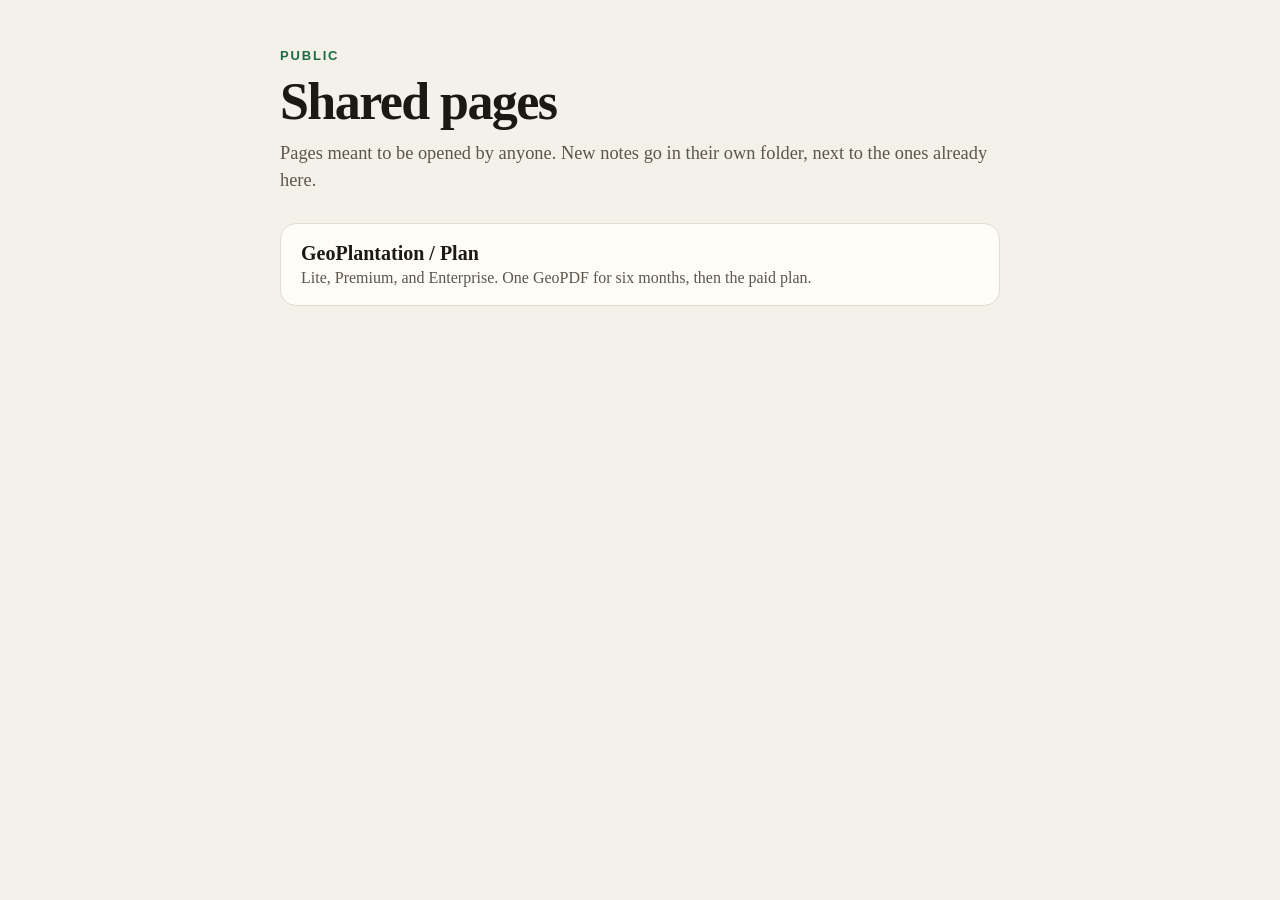
==== index.html @ e6c3dba0 "Publish the shared pages site, starting with the GeoPlantation plan. The plan page lives at geoplant" ====
<!DOCTYPE html>
<html lang="en">
<head>
  <meta charset="utf-8">
  <meta name="viewport" content="width=device-width, initial-scale=1">
  <title>Public shares</title>
  <meta name="description" content="Public pages for sharing. GeoPlantation plan proposal and later notes live here.">
  <style>
    :root {
      --bg: #f4f1ea;
      --ink: #1c1915;
      --muted: #5c564c;
      --line: #e2dbd0;
      --paper: #fffcf7;
      --green: #1d6b45;
    }

    * { box-sizing: border-box; }

    body {
      margin: 0;
      background: var(--bg);
      color: var(--ink);
      font-family: "Iowan Old Style", "Palatino Linotype", Palatino, Georgia, serif;
    }

    .wrap {
      width: min(720px, calc(100% - 32px));
      margin: 0 auto;
      padding: 48px 0 64px;
    }

    p.brand {
      margin: 0;
      font-family: "Avenir Next", "Segoe UI", sans-serif;
      font-size: 13px;
      font-weight: 700;
      letter-spacing: 0.14em;
      text-transform: uppercase;
      color: var(--green);
    }

    h1 {
      margin: 12px 0 10px;
      font-size: clamp(36px, 6vw, 52px);
      font-weight: 560;
      letter-spacing: -0.03em;
      line-height: 1.05;
    }

    .lede {
      margin: 0 0 28px;
      color: var(--muted);
      font-size: 1.15rem;
      line-height: 1.5;
    }

    a.card {
      display: block;
      padding: 18px 20px;
      border: 1px solid var(--line);
      border-radius: 16px;
      background: var(--paper);
      color: inherit;
      text-decoration: none;
    }

    a.card:hover { border-color: var(--green); }

    a.card strong {
      display: block;
      margin-bottom: 4px;
      font-size: 1.25rem;
    }

    a.card span {
      color: var(--muted);
      font-size: 1rem;
    }
  </style>
</head>
<body>
  <main class="wrap">
    <p class="brand">Public</p>
    <h1>Shared pages</h1>
    <p class="lede">Pages meant to be opened by anyone. New notes go in their own folder, next to the ones already here.</p>
    <a class="card" href="geoplantation/plan/index.html">
      <strong>GeoPlantation / Plan</strong>
      <span>Lite, Premium, and Enterprise. One GeoPDF for six months, then the paid plan.</span>
    </a>
  </main>
</body>
</html>
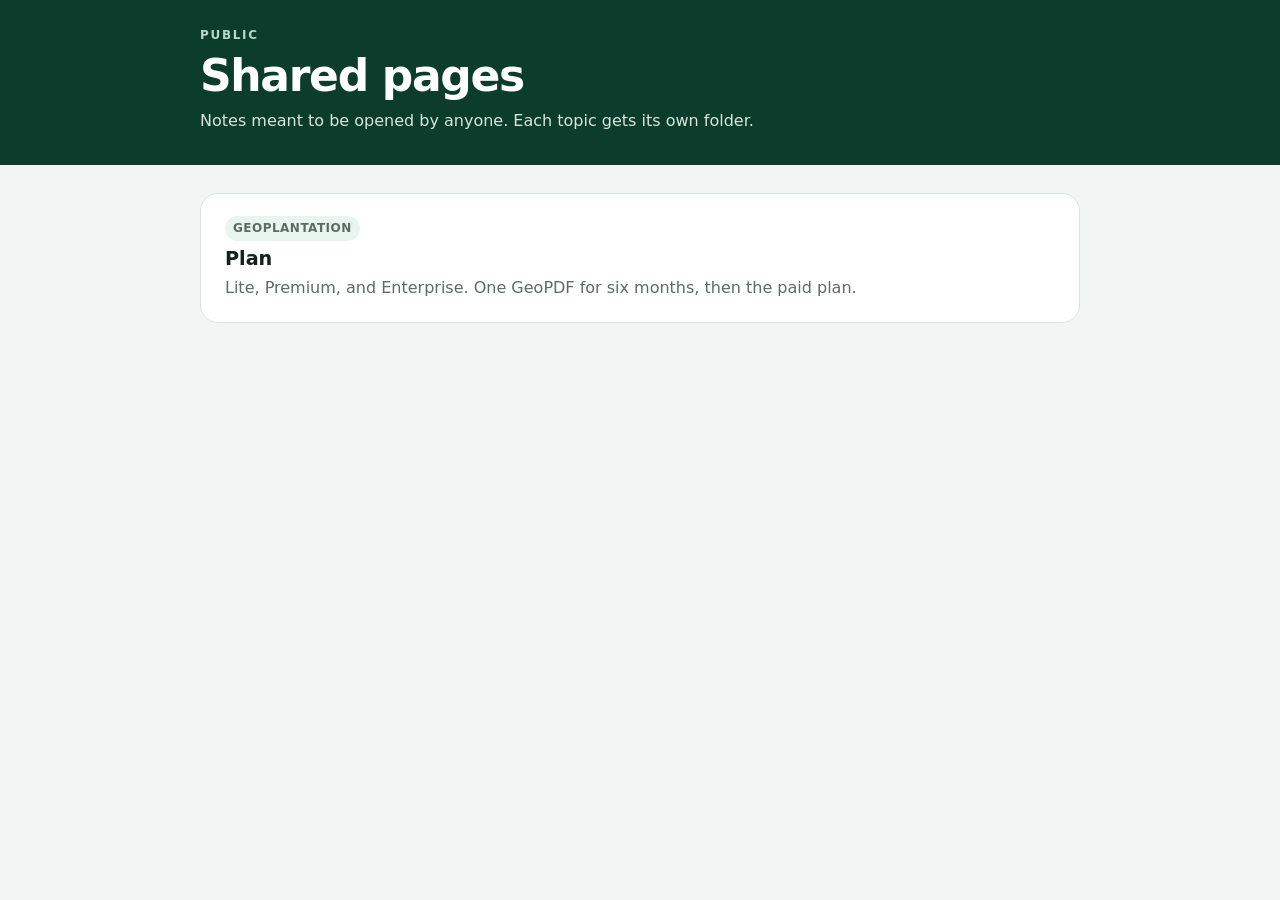
==== commit 6ebfc8e5: "Refresh the public plan page and serve it as plain HTML. Keep the site at the repository root so Git" ====
--- a/index.html
+++ b/index.html
@@ -7,87 +7,80 @@
   <meta name="description" content="Public pages for sharing. GeoPlantation plan proposal and later notes live here.">
   <style>
     :root {
-      --bg: #f4f1ea;
-      --ink: #1c1915;
-      --muted: #5c564c;
-      --line: #e2dbd0;
-      --paper: #fffcf7;
-      --green: #1d6b45;
+      --bg: #f3f5f4;
+      --ink: #14201b;
+      --muted: #5d6b64;
+      --line: #dce3df;
+      --paper: #ffffff;
+      --green: #0f6b45;
+      --green-dark: #0c3d2c;
     }
-
     * { box-sizing: border-box; }
-
     body {
       margin: 0;
       background: var(--bg);
       color: var(--ink);
-      font-family: "Iowan Old Style", "Palatino Linotype", Palatino, Georgia, serif;
+      font-family: "Segoe UI", ui-sans-serif, system-ui, sans-serif;
     }
-
-    .wrap {
-      width: min(720px, calc(100% - 32px));
-      margin: 0 auto;
-      padding: 48px 0 64px;
+    .top {
+      background: var(--green-dark);
+      color: #fff;
+      padding: 28px 0 32px;
     }
-
-    p.brand {
-      margin: 0;
-      font-family: "Avenir Next", "Segoe UI", sans-serif;
-      font-size: 13px;
+    .wrap { width: min(880px, calc(100% - 40px)); margin: 0 auto; }
+    .eyebrow {
+      margin: 0 0 8px;
+      font-size: 12px;
       font-weight: 700;
       letter-spacing: 0.14em;
       text-transform: uppercase;
-      color: var(--green);
+      color: #b7d7c8;
     }
-
-    h1 {
-      margin: 12px 0 10px;
-      font-size: clamp(36px, 6vw, 52px);
-      font-weight: 560;
-      letter-spacing: -0.03em;
-      line-height: 1.05;
-    }
-
-    .lede {
-      margin: 0 0 28px;
-      color: var(--muted);
-      font-size: 1.15rem;
-      line-height: 1.5;
-    }
-
+    h1 { margin: 0 0 8px; font-size: clamp(32px, 5vw, 44px); letter-spacing: -0.03em; }
+    .lede { margin: 0; max-width: 38rem; color: #d5e6dc; line-height: 1.5; }
+    main { padding: 28px 0 64px; }
     a.card {
-      display: block;
-      padding: 18px 20px;
+      display: grid;
+      gap: 6px;
+      padding: 22px 24px;
       border: 1px solid var(--line);
-      border-radius: 16px;
+      border-radius: 18px;
       background: var(--paper);
       color: inherit;
       text-decoration: none;
     }
-
     a.card:hover { border-color: var(--green); }
-
-    a.card strong {
-      display: block;
-      margin-bottom: 4px;
-      font-size: 1.25rem;
-    }
-
-    a.card span {
-      color: var(--muted);
-      font-size: 1rem;
+    a.card strong { font-size: 1.2rem; }
+    a.card span { color: var(--muted); line-height: 1.45; }
+    .tag {
+      justify-self: start;
+      padding: 4px 8px;
+      border-radius: 999px;
+      background: #e7f5ee;
+      color: var(--green);
+      font-size: 12px;
+      font-weight: 700;
+      letter-spacing: 0.04em;
+      text-transform: uppercase;
     }
   </style>
 </head>
 <body>
-  <main class="wrap">
-    <p class="brand">Public</p>
-    <h1>Shared pages</h1>
-    <p class="lede">Pages meant to be opened by anyone. New notes go in their own folder, next to the ones already here.</p>
-    <a class="card" href="geoplantation/plan/index.html">
-      <strong>GeoPlantation / Plan</strong>
-      <span>Lite, Premium, and Enterprise. One GeoPDF for six months, then the paid plan.</span>
-    </a>
+  <header class="top">
+    <div class="wrap">
+      <p class="eyebrow">Public</p>
+      <h1>Shared pages</h1>
+      <p class="lede">Notes meant to be opened by anyone. Each topic gets its own folder.</p>
+    </div>
+  </header>
+  <main>
+    <div class="wrap">
+      <a class="card" href="geoplantation/plan/index.html">
+        <span class="tag">GeoPlantation</span>
+        <strong>Plan</strong>
+        <span>Lite, Premium, and Enterprise. One GeoPDF for six months, then the paid plan.</span>
+      </a>
+    </div>
   </main>
 </body>
 </html>
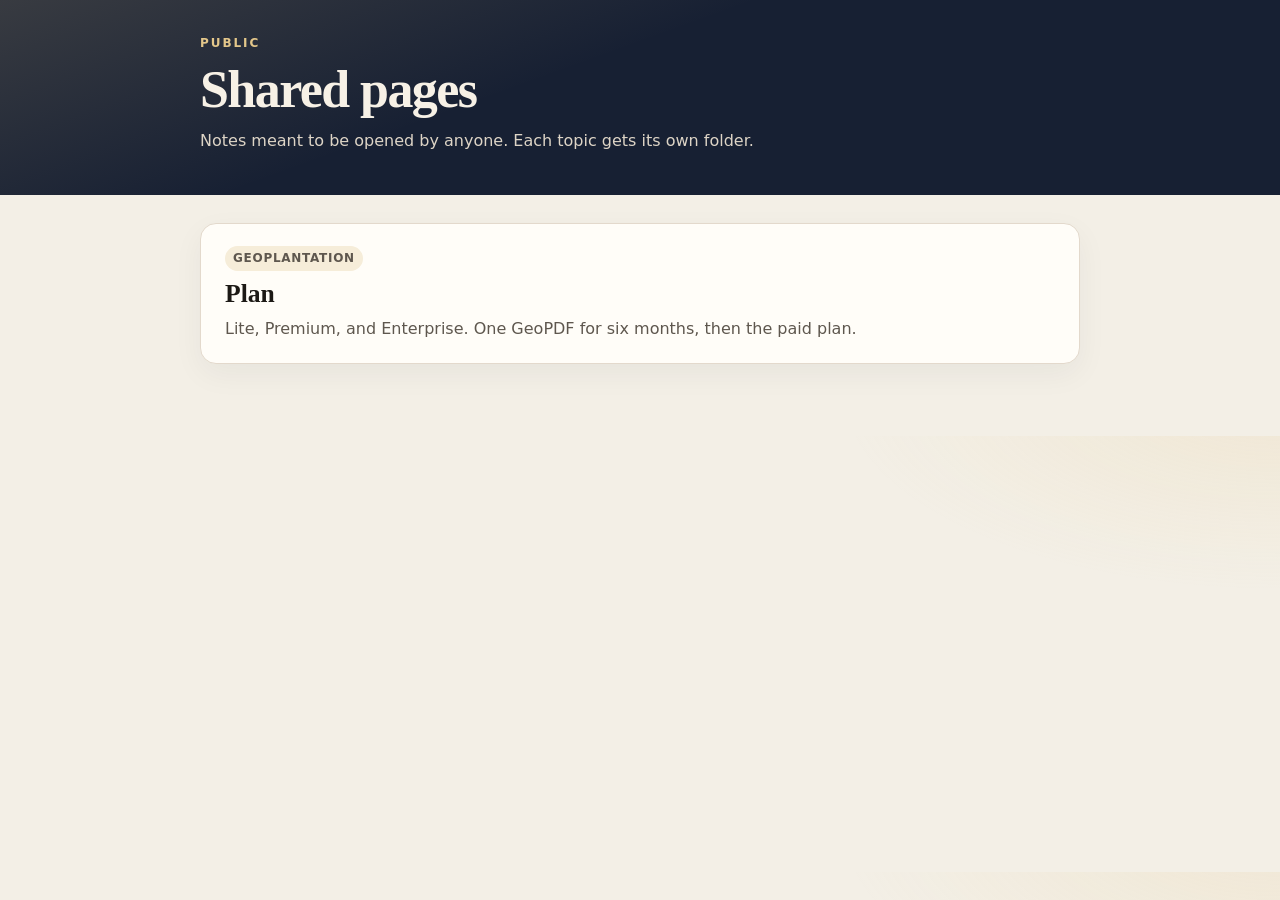
==== commit 73e1d810: "Restyle the shared pages for a boardroom presentation. A navy and brass palette keeps each module in" ====
--- a/index.html
+++ b/index.html
@@ -7,60 +7,77 @@
   <meta name="description" content="Public pages for sharing. GeoPlantation plan proposal and later notes live here.">
   <style>
     :root {
-      --bg: #f3f5f4;
-      --ink: #14201b;
-      --muted: #5d6b64;
-      --line: #dce3df;
-      --paper: #ffffff;
-      --green: #0f6b45;
-      --green-dark: #0c3d2c;
+      --bg: #f3efe6;
+      --ink: #1c1915;
+      --muted: #5e574e;
+      --line: #e3d9cc;
+      --paper: #fffdf8;
+      --navy: #172033;
+      --brass: #9a7433;
+      --brass-bright: #e4c78a;
+      --brass-soft: #f6edd9;
     }
     * { box-sizing: border-box; }
     body {
       margin: 0;
-      background: var(--bg);
+      background:
+        radial-gradient(800px 360px at 100% -10%, rgba(228, 199, 138, 0.2), transparent 55%),
+        var(--bg);
       color: var(--ink);
       font-family: "Segoe UI", ui-sans-serif, system-ui, sans-serif;
     }
     .top {
-      background: var(--green-dark);
-      color: #fff;
-      padding: 28px 0 32px;
+      background:
+        linear-gradient(160deg, rgba(228, 199, 138, 0.16), transparent 42%),
+        var(--navy);
+      color: #f7f1e6;
+      padding: 36px 0 42px;
     }
     .wrap { width: min(880px, calc(100% - 40px)); margin: 0 auto; }
     .eyebrow {
-      margin: 0 0 8px;
+      margin: 0 0 10px;
       font-size: 12px;
       font-weight: 700;
-      letter-spacing: 0.14em;
+      letter-spacing: 0.16em;
       text-transform: uppercase;
-      color: #b7d7c8;
+      color: var(--brass-bright);
     }
-    h1 { margin: 0 0 8px; font-size: clamp(32px, 5vw, 44px); letter-spacing: -0.03em; }
-    .lede { margin: 0; max-width: 38rem; color: #d5e6dc; line-height: 1.5; }
-    main { padding: 28px 0 64px; }
+    h1 {
+      margin: 0 0 10px;
+      font-family: Palatino, "Palatino Linotype", "Iowan Old Style", Georgia, serif;
+      font-size: clamp(36px, 5vw, 52px);
+      font-weight: 600;
+      letter-spacing: -0.03em;
+    }
+    .lede { margin: 0; max-width: 36rem; color: #ddd4c6; line-height: 1.5; }
+    main { padding: 28px 0 72px; }
     a.card {
       display: grid;
-      gap: 6px;
+      gap: 8px;
       padding: 22px 24px;
       border: 1px solid var(--line);
-      border-radius: 18px;
+      border-radius: 16px;
       background: var(--paper);
       color: inherit;
       text-decoration: none;
+      box-shadow: 0 10px 30px rgba(23, 32, 51, 0.05);
     }
-    a.card:hover { border-color: var(--green); }
-    a.card strong { font-size: 1.2rem; }
+    a.card:hover { border-color: var(--brass); }
+    a.card strong {
+      font-family: Palatino, "Palatino Linotype", Georgia, serif;
+      font-size: 1.6rem;
+      font-weight: 600;
+    }
     a.card span { color: var(--muted); line-height: 1.45; }
     .tag {
       justify-self: start;
       padding: 4px 8px;
       border-radius: 999px;
-      background: #e7f5ee;
-      color: var(--green);
+      background: var(--brass-soft);
+      color: var(--brass);
       font-size: 12px;
       font-weight: 700;
-      letter-spacing: 0.04em;
+      letter-spacing: 0.06em;
       text-transform: uppercase;
     }
   </style>
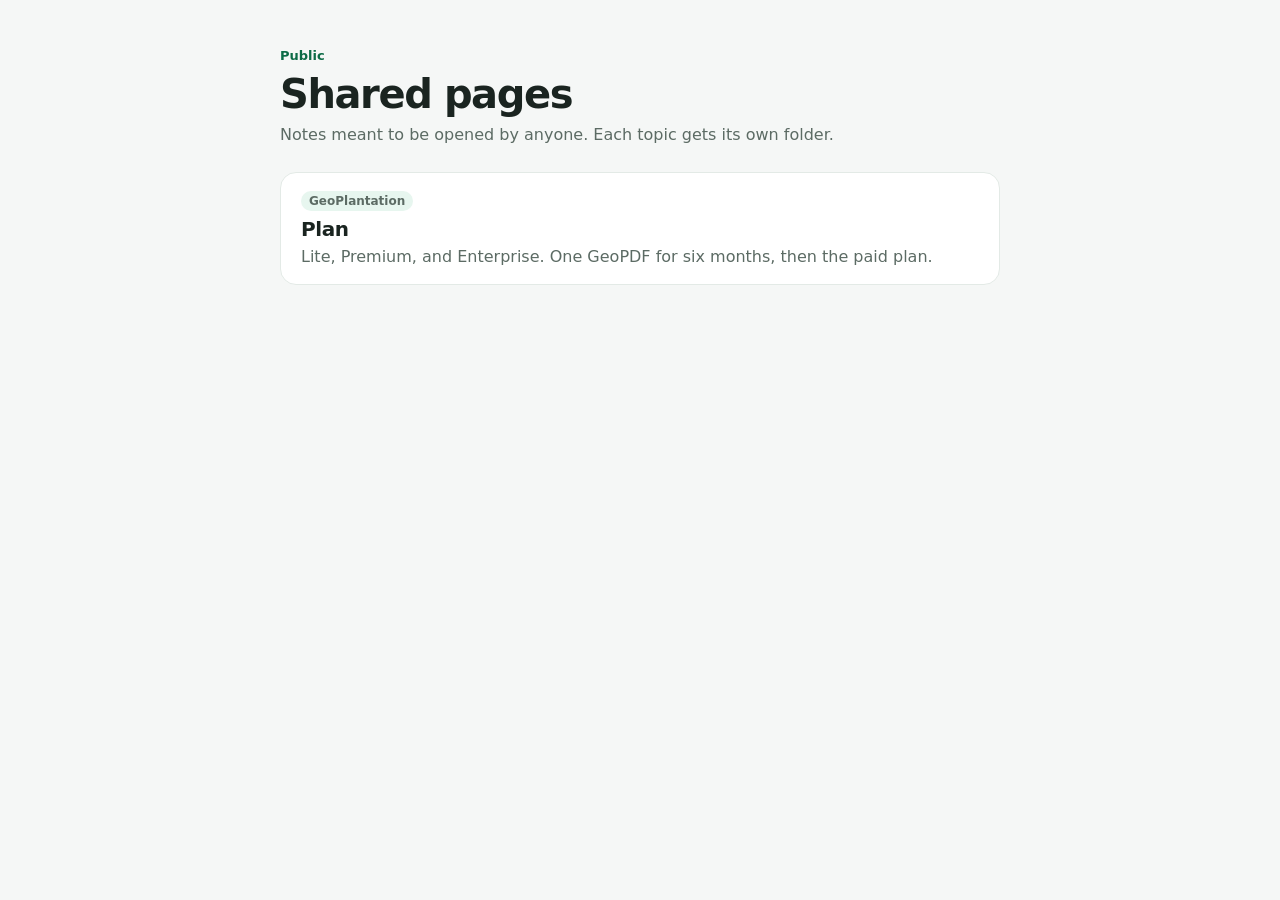
==== commit 1f934d8f: "Make the plan page lighter and easier to scan. The cards and table now state the plan limits directl" ====
--- a/index.html
+++ b/index.html
@@ -7,97 +7,70 @@
   <meta name="description" content="Public pages for sharing. GeoPlantation plan proposal and later notes live here.">
   <style>
     :root {
-      --bg: #f3efe6;
-      --ink: #1c1915;
-      --muted: #5e574e;
-      --line: #e3d9cc;
-      --paper: #fffdf8;
-      --navy: #172033;
-      --brass: #9a7433;
-      --brass-bright: #e4c78a;
-      --brass-soft: #f6edd9;
+      --bg: #f5f7f6;
+      --ink: #1a2420;
+      --muted: #5c6b64;
+      --line: #e3eae6;
+      --paper: #ffffff;
+      --green: #12875a;
+      --green-dark: #0c6b46;
+      --green-soft: #e7f6ef;
     }
     * { box-sizing: border-box; }
     body {
       margin: 0;
-      background:
-        radial-gradient(800px 360px at 100% -10%, rgba(228, 199, 138, 0.2), transparent 55%),
-        var(--bg);
+      background: var(--bg);
       color: var(--ink);
-      font-family: "Segoe UI", ui-sans-serif, system-ui, sans-serif;
+      font-family: ui-sans-serif, system-ui, -apple-system, "Segoe UI", sans-serif;
     }
-    .top {
-      background:
-        linear-gradient(160deg, rgba(228, 199, 138, 0.16), transparent 42%),
-        var(--navy);
-      color: #f7f1e6;
-      padding: 36px 0 42px;
-    }
-    .wrap { width: min(880px, calc(100% - 40px)); margin: 0 auto; }
+    .wrap { width: min(720px, calc(100% - 32px)); margin: 0 auto; padding: 48px 0 72px; }
     .eyebrow {
-      margin: 0 0 10px;
-      font-size: 12px;
+      margin: 0 0 8px;
+      color: var(--green-dark);
+      font-size: 13px;
       font-weight: 700;
-      letter-spacing: 0.16em;
-      text-transform: uppercase;
-      color: var(--brass-bright);
     }
     h1 {
-      margin: 0 0 10px;
-      font-family: Palatino, "Palatino Linotype", "Iowan Old Style", Georgia, serif;
-      font-size: clamp(36px, 5vw, 52px);
-      font-weight: 600;
-      letter-spacing: -0.03em;
+      margin: 0 0 8px;
+      font-size: clamp(32px, 5vw, 40px);
+      font-weight: 720;
+      letter-spacing: -0.035em;
     }
-    .lede { margin: 0; max-width: 36rem; color: #ddd4c6; line-height: 1.5; }
-    main { padding: 28px 0 72px; }
+    .lede { margin: 0 0 28px; color: var(--muted); }
     a.card {
       display: grid;
-      gap: 8px;
-      padding: 22px 24px;
+      gap: 6px;
+      padding: 18px 20px;
       border: 1px solid var(--line);
       border-radius: 16px;
       background: var(--paper);
       color: inherit;
       text-decoration: none;
-      box-shadow: 0 10px 30px rgba(23, 32, 51, 0.05);
     }
-    a.card:hover { border-color: var(--brass); }
-    a.card strong {
-      font-family: Palatino, "Palatino Linotype", Georgia, serif;
-      font-size: 1.6rem;
-      font-weight: 600;
-    }
-    a.card span { color: var(--muted); line-height: 1.45; }
+    a.card:hover { border-color: #b7e4cd; }
+    a.card strong { font-size: 1.25rem; letter-spacing: -0.02em; }
+    a.card span { color: var(--muted); }
     .tag {
       justify-self: start;
-      padding: 4px 8px;
+      padding: 3px 8px;
       border-radius: 999px;
-      background: var(--brass-soft);
-      color: var(--brass);
+      background: var(--green-soft);
+      color: var(--green-dark);
       font-size: 12px;
       font-weight: 700;
-      letter-spacing: 0.06em;
-      text-transform: uppercase;
     }
   </style>
 </head>
 <body>
-  <header class="top">
-    <div class="wrap">
-      <p class="eyebrow">Public</p>
-      <h1>Shared pages</h1>
-      <p class="lede">Notes meant to be opened by anyone. Each topic gets its own folder.</p>
-    </div>
-  </header>
-  <main>
-    <div class="wrap">
-      <a class="card" href="geoplantation/plan/index.html">
-        <span class="tag">GeoPlantation</span>
-        <strong>Plan</strong>
-        <span>Lite, Premium, and Enterprise. One GeoPDF for six months, then the paid plan.</span>
-      </a>
-    </div>
-  </main>
+  <div class="wrap">
+    <p class="eyebrow">Public</p>
+    <h1>Shared pages</h1>
+    <p class="lede">Notes meant to be opened by anyone. Each topic gets its own folder.</p>
+    <a class="card" href="geoplantation/plan/index.html">
+      <span class="tag">GeoPlantation</span>
+      <strong>Plan</strong>
+      <span>Lite, Premium, and Enterprise. One GeoPDF for six months, then the paid plan.</span>
+    </a>
+  </div>
 </body>
 </html>
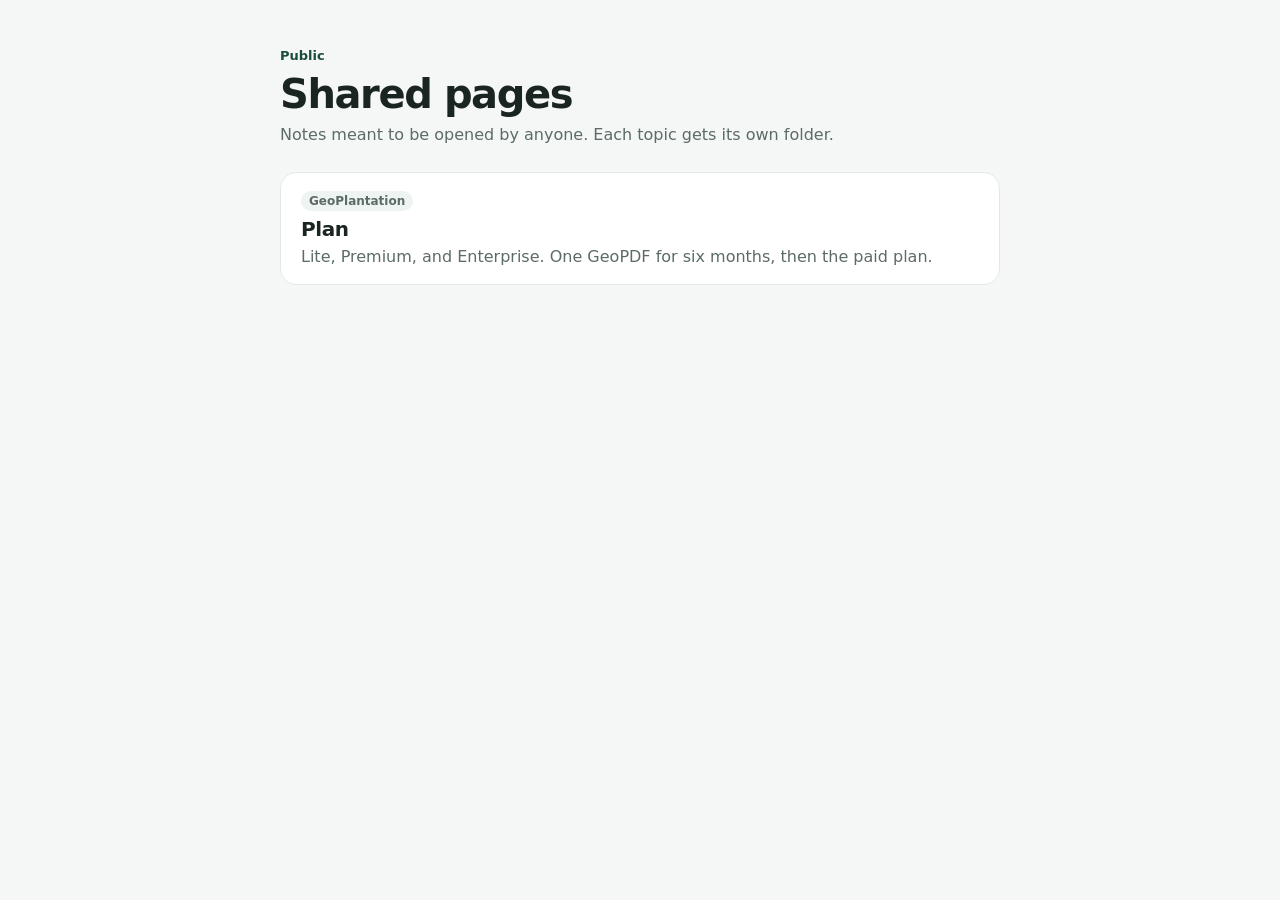
==== commit f136f93c: "Tone the plan colors down for a more formal page. Lite is slate, Premium is forest green, and Enterp" ====
--- a/index.html
+++ b/index.html
@@ -12,9 +12,9 @@
       --muted: #5c6b64;
       --line: #e3eae6;
       --paper: #ffffff;
-      --green: #12875a;
-      --green-dark: #0c6b46;
-      --green-soft: #e7f6ef;
+      --green: #1f5c45;
+      --green-dark: #1a4d3a;
+      --green-soft: #eef4f1;
     }
     * { box-sizing: border-box; }
     body {
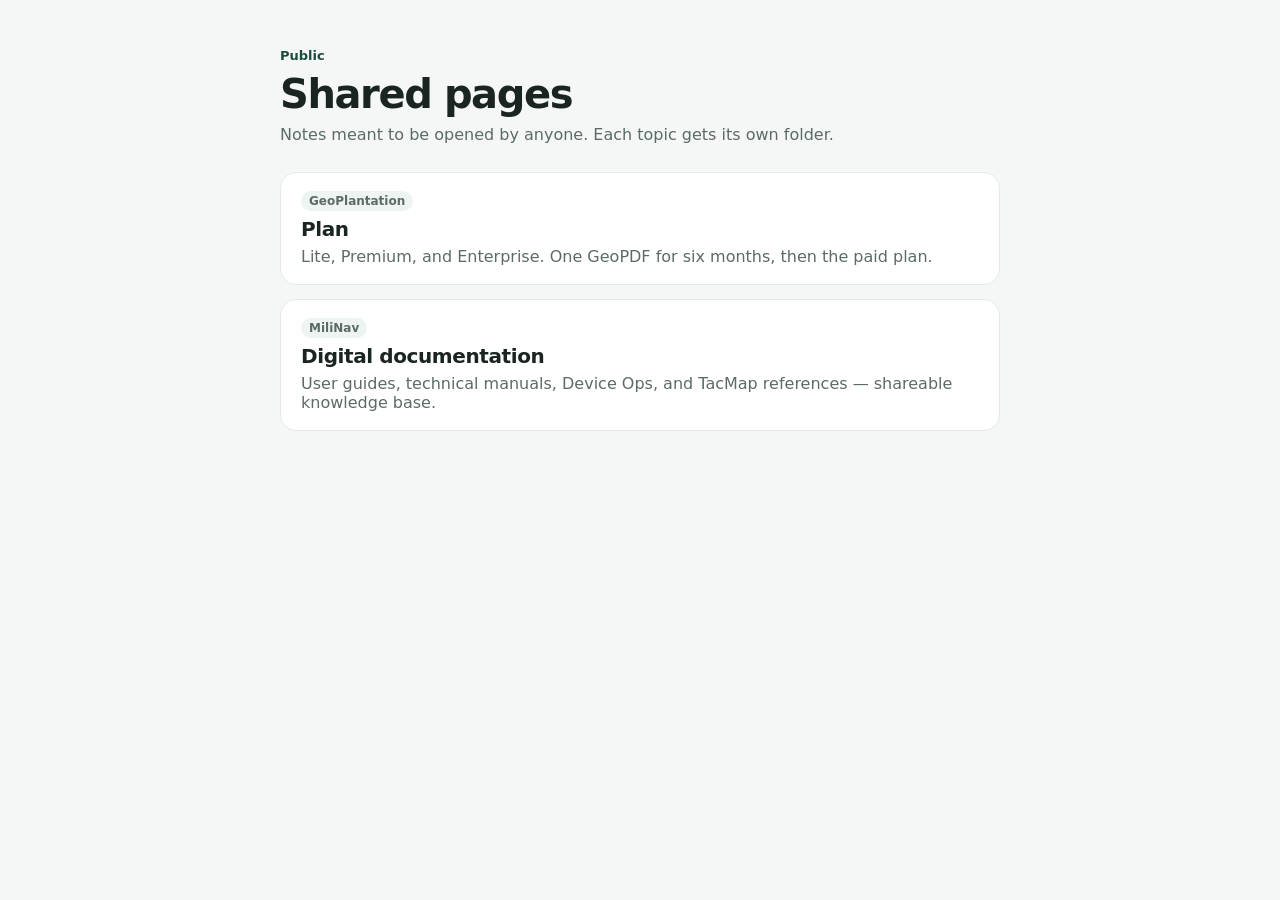
==== commit 5c75cf73: "Add MiliNav digital docs under milinav/ for GitHub Pages. Public knowledge-base portal users can ope" ====
--- a/index.html
+++ b/index.html
@@ -71,6 +71,11 @@
       <strong>Plan</strong>
       <span>Lite, Premium, and Enterprise. One GeoPDF for six months, then the paid plan.</span>
     </a>
+    <a class="card" href="milinav/" style="margin-top:14px">
+      <span class="tag">MiliNav</span>
+      <strong>Digital documentation</strong>
+      <span>User guides, technical manuals, Device Ops, and TacMap references — shareable knowledge base.</span>
+    </a>
   </div>
 </body>
 </html>
